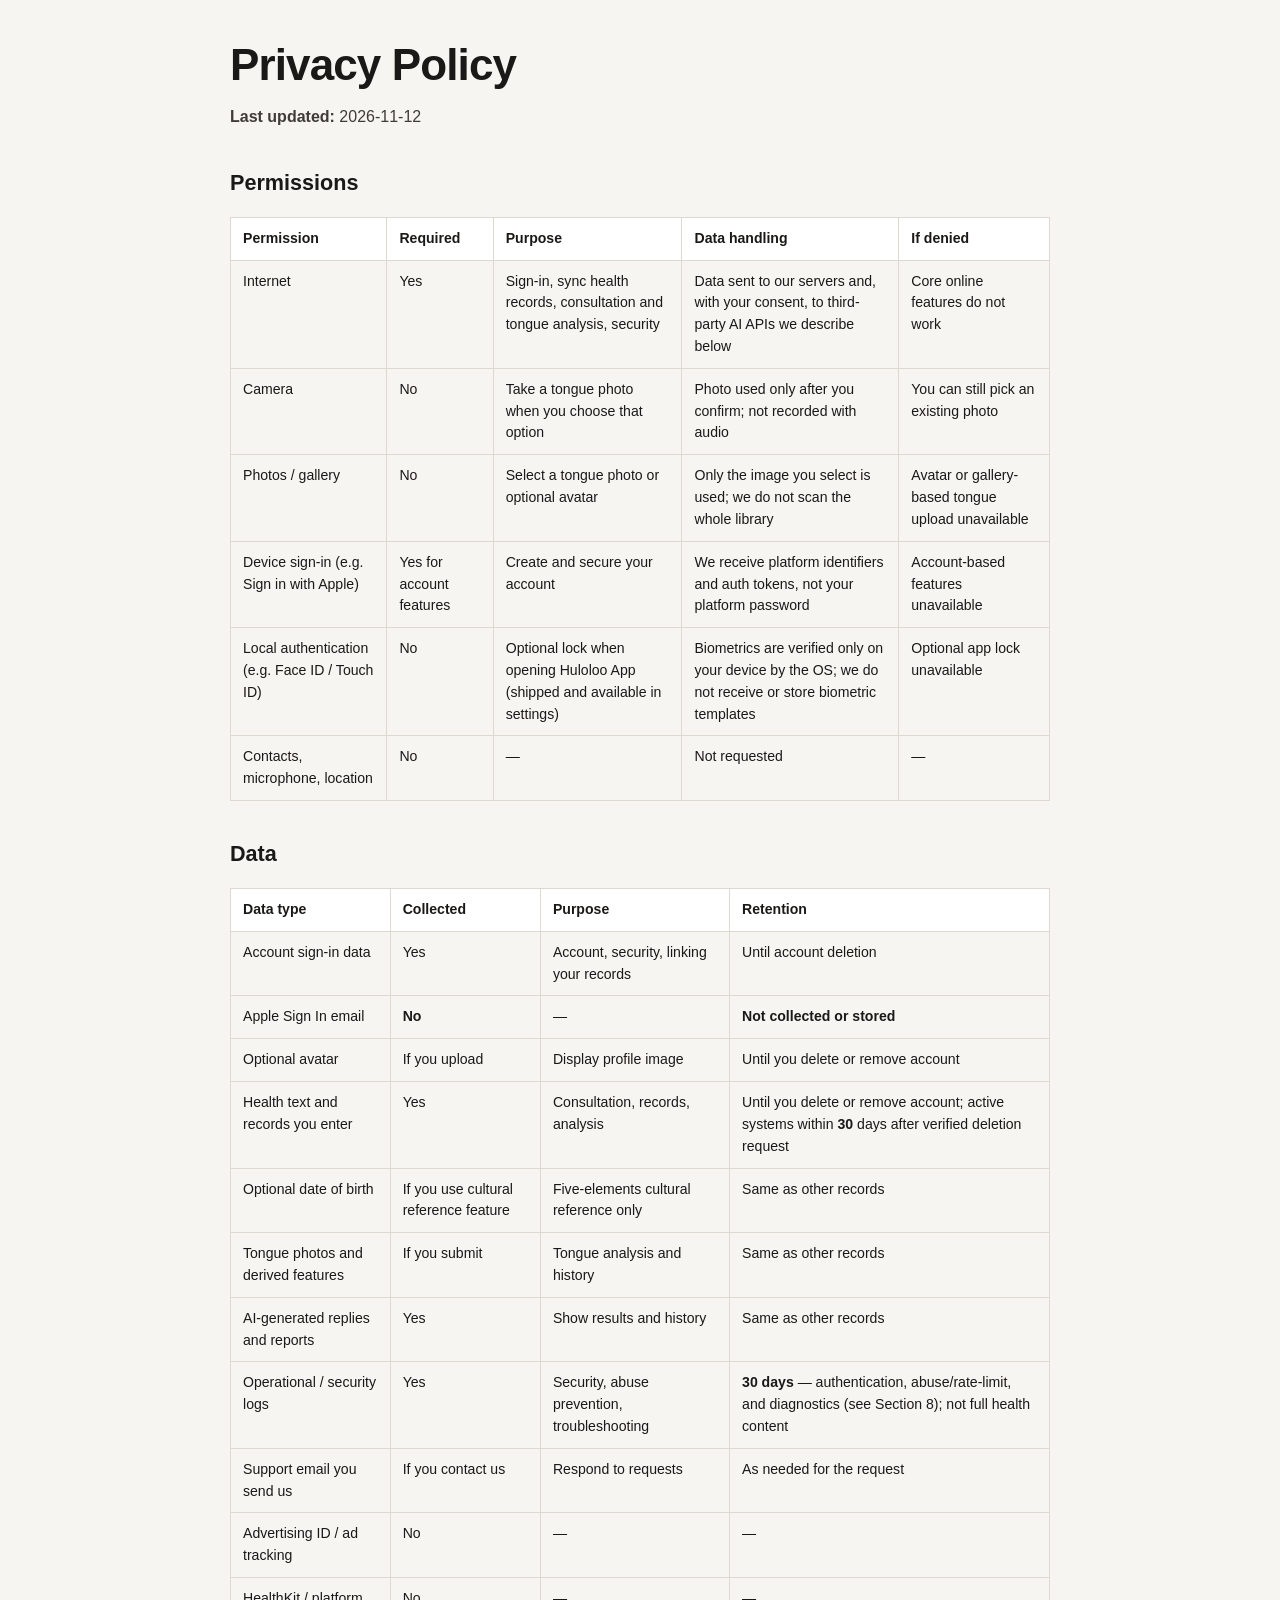
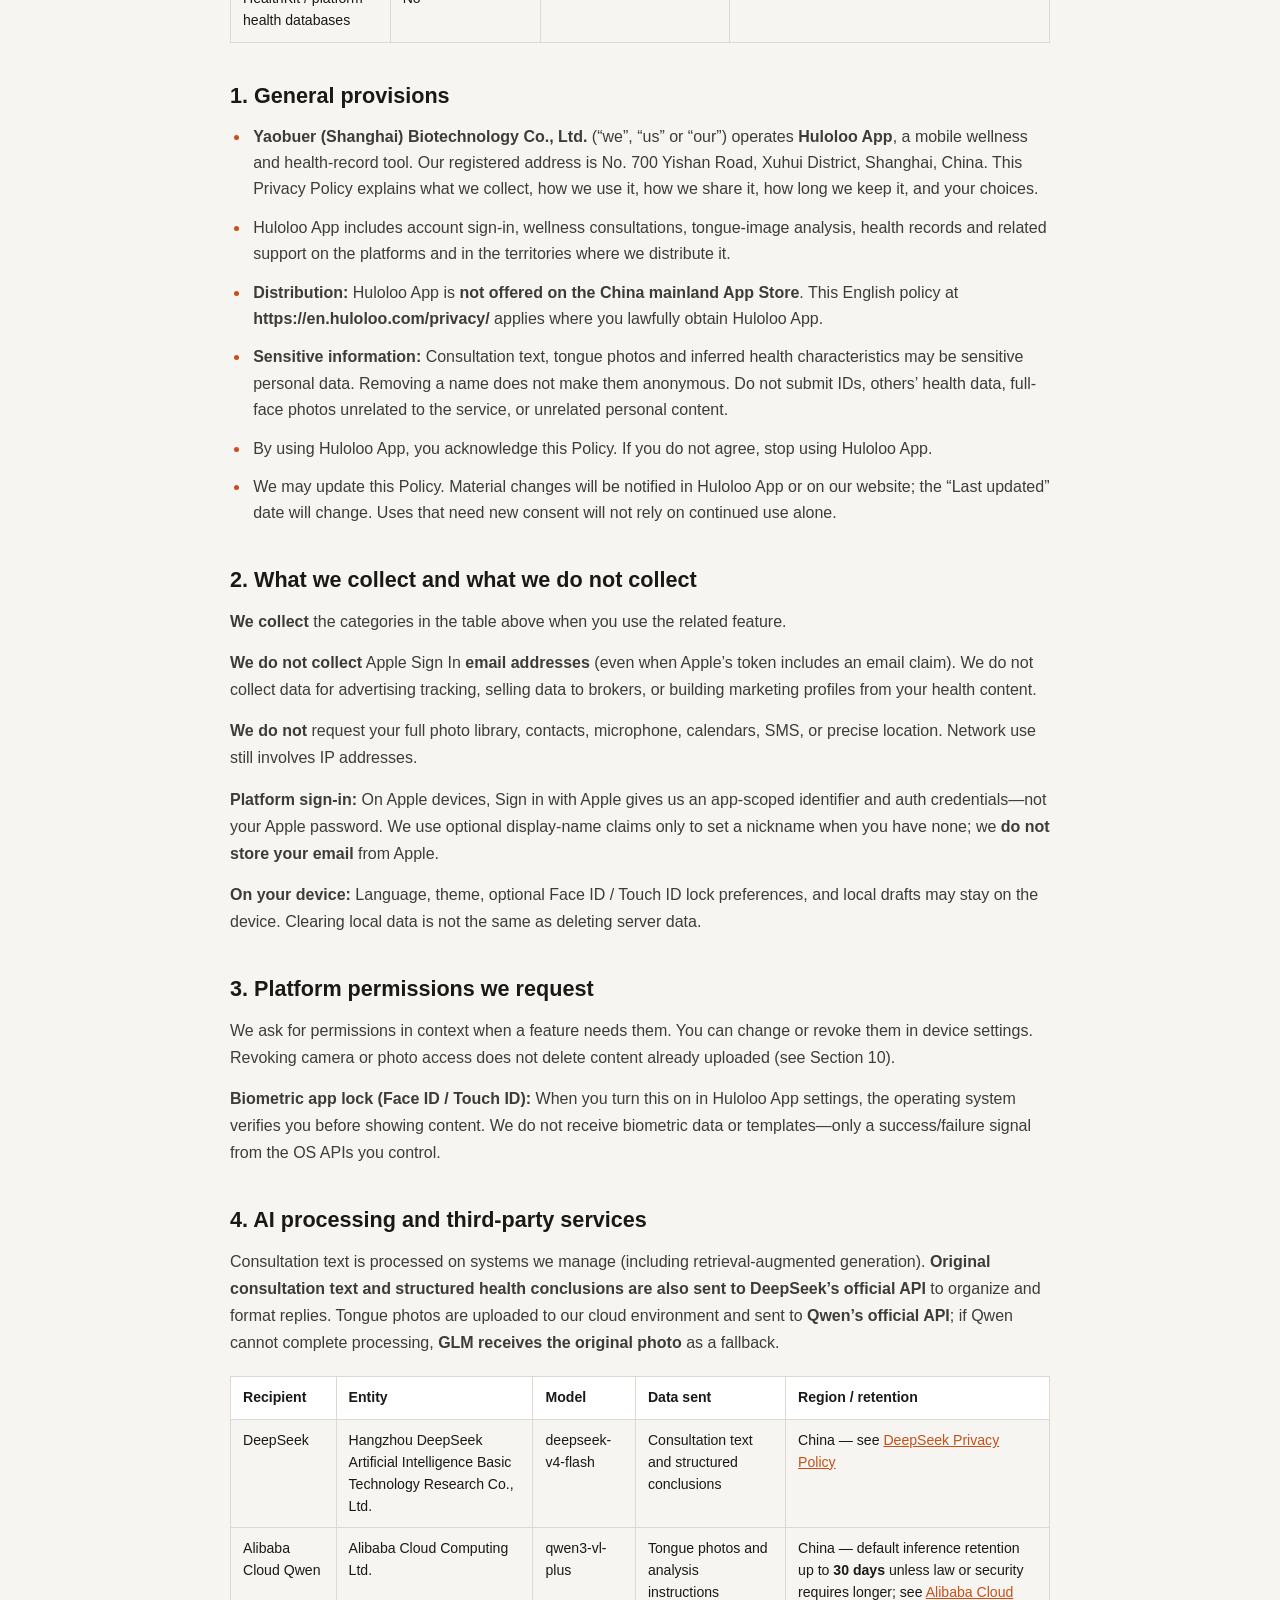
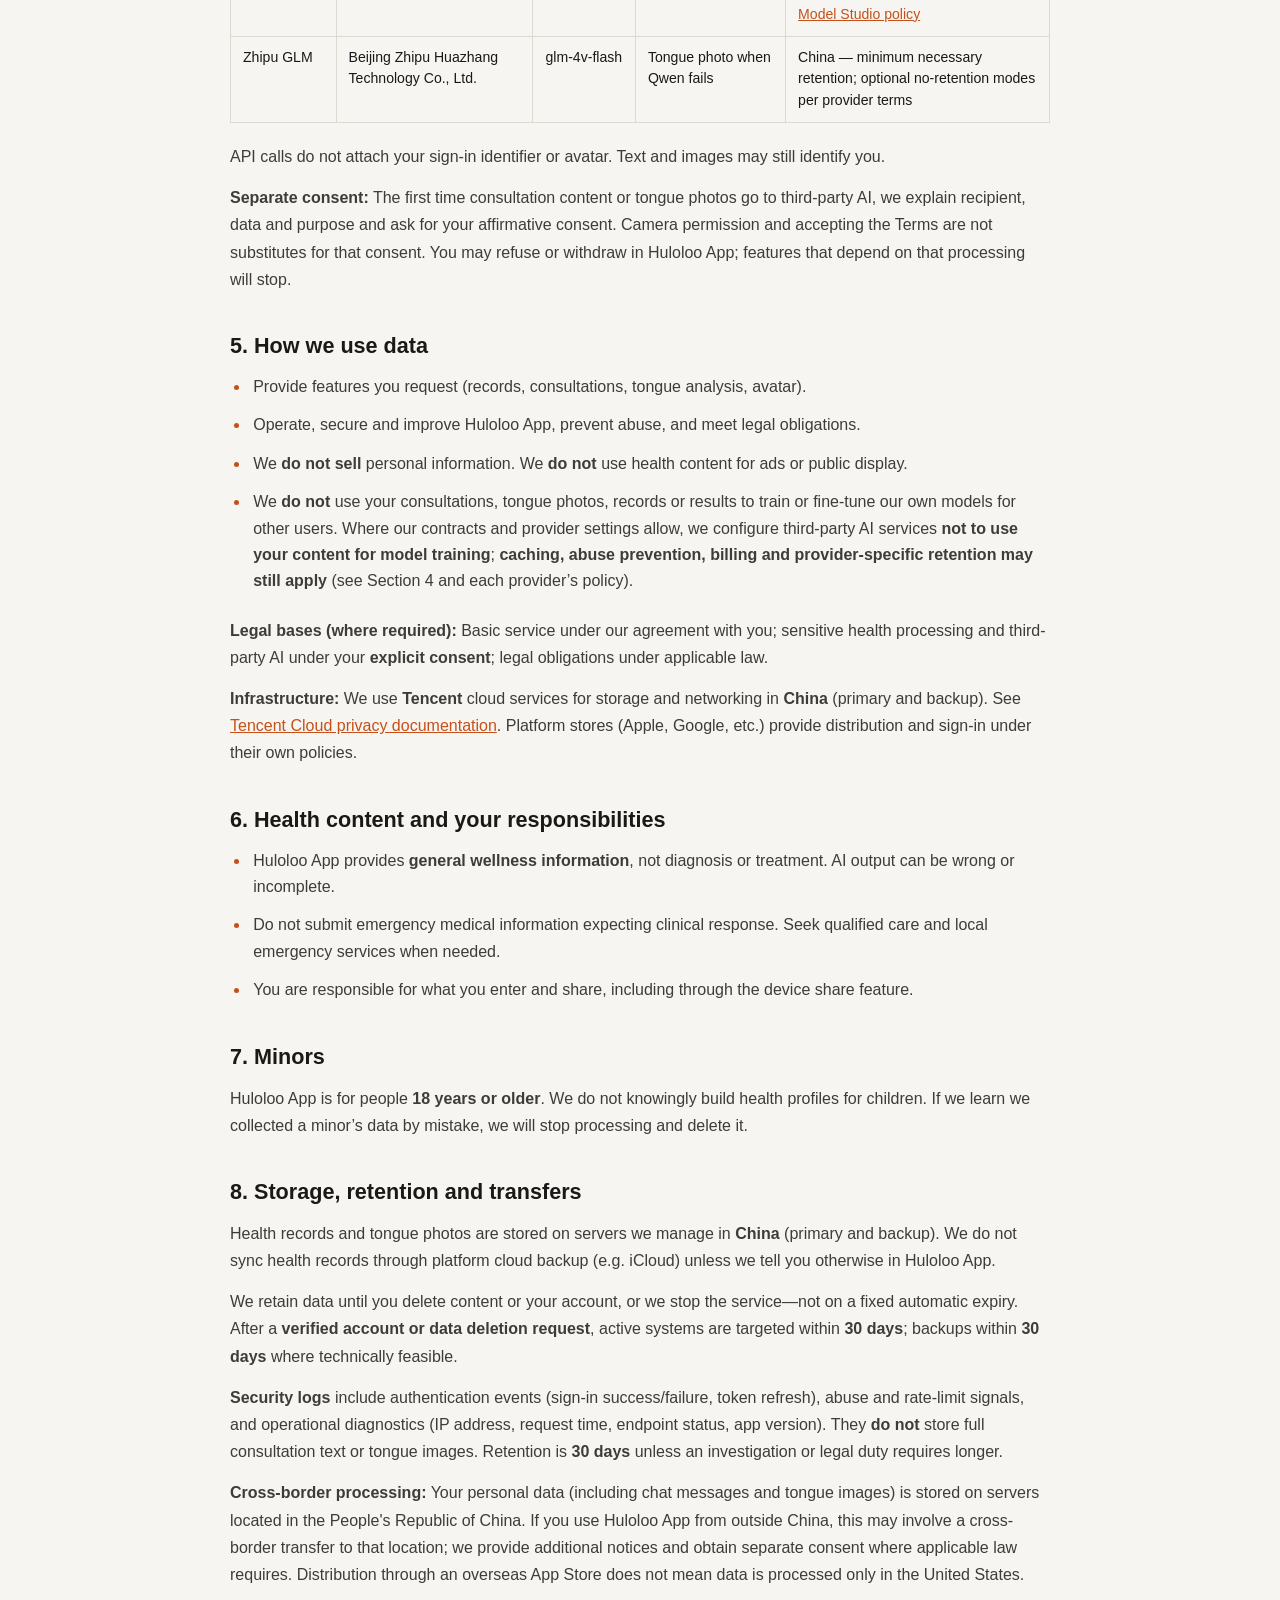
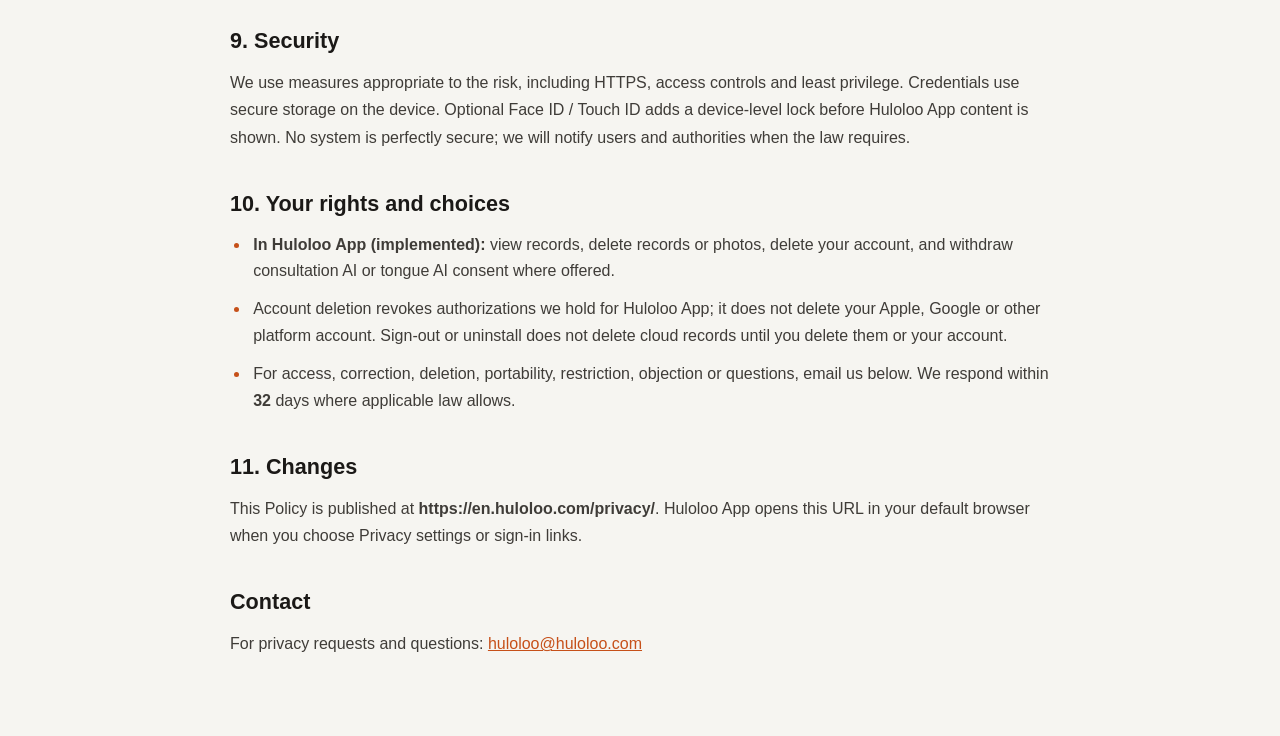
==== privacy/index.html @ 7ea1479e "Add legal documentation and update footer links" ====
<!doctype html>
<html lang="en">
<head>
  <meta charset="utf-8">
  <meta name="viewport" content="width=device-width, initial-scale=1">
  <meta name="description" content="Privacy Policy for the Huloloo App — data we process, third-party AI, retention and your choices.">
  <meta name="robots" content="index,follow">
  <link rel="canonical" href="https://en.huloloo.com/privacy/">
  <link rel="stylesheet" href="/assets/legal.css">
  <title>Privacy Policy | Huloloo App</title>
</head>
<body>
  <main class="legal-main">
    <div class="wrap legal-doc">
<h1>Privacy Policy</h1>
<p><strong>Last updated:</strong> 2026-11-12</p>
<h2>Permissions</h2>
<table>
<thead><tr>
<th>Permission</th>
<th>Required</th>
<th>Purpose</th>
<th>Data handling</th>
<th>If denied</th>
</tr></thead><tbody>
<tr>
<td>Internet</td>
<td>Yes</td>
<td>Sign-in, sync health records, consultation and tongue analysis, security</td>
<td>Data sent to our servers and, with your consent, to third-party AI APIs we describe below</td>
<td>Core online features do not work</td>
</tr>
<tr>
<td>Camera</td>
<td>No</td>
<td>Take a tongue photo when you choose that option</td>
<td>Photo used only after you confirm; not recorded with audio</td>
<td>You can still pick an existing photo</td>
</tr>
<tr>
<td>Photos / gallery</td>
<td>No</td>
<td>Select a tongue photo or optional avatar</td>
<td>Only the image you select is used; we do not scan the whole library</td>
<td>Avatar or gallery-based tongue upload unavailable</td>
</tr>
<tr>
<td>Device sign-in (e.g. Sign in with Apple)</td>
<td>Yes for account features</td>
<td>Create and secure your account</td>
<td>We receive platform identifiers and auth tokens, not your platform password</td>
<td>Account-based features unavailable</td>
</tr>
<tr>
<td>Local authentication (e.g. Face ID / Touch ID)</td>
<td>No</td>
<td>Optional lock when opening Huloloo App (shipped and available in settings)</td>
<td>Biometrics are verified only on your device by the OS; we do not receive or store biometric templates</td>
<td>Optional app lock unavailable</td>
</tr>
<tr>
<td>Contacts, microphone, location</td>
<td>No</td>
<td>—</td>
<td>Not requested</td>
<td>—</td>
</tr>
</tbody></table>
<h2>Data</h2>
<table>
<thead><tr>
<th>Data type</th>
<th>Collected</th>
<th>Purpose</th>
<th>Retention</th>
</tr></thead><tbody>
<tr>
<td>Account sign-in data</td>
<td>Yes</td>
<td>Account, security, linking your records</td>
<td>Until account deletion</td>
</tr>
<tr>
<td>Apple Sign In email</td>
<td><strong>No</strong></td>
<td>—</td>
<td><strong>Not collected or stored</strong></td>
</tr>
<tr>
<td>Optional avatar</td>
<td>If you upload</td>
<td>Display profile image</td>
<td>Until you delete or remove account</td>
</tr>
<tr>
<td>Health text and records you enter</td>
<td>Yes</td>
<td>Consultation, records, analysis</td>
<td>Until you delete or remove account; active systems within <strong>30</strong> days after verified deletion request</td>
</tr>
<tr>
<td>Optional date of birth</td>
<td>If you use cultural reference feature</td>
<td>Five-elements cultural reference only</td>
<td>Same as other records</td>
</tr>
<tr>
<td>Tongue photos and derived features</td>
<td>If you submit</td>
<td>Tongue analysis and history</td>
<td>Same as other records</td>
</tr>
<tr>
<td>AI-generated replies and reports</td>
<td>Yes</td>
<td>Show results and history</td>
<td>Same as other records</td>
</tr>
<tr>
<td>Operational / security logs</td>
<td>Yes</td>
<td>Security, abuse prevention, troubleshooting</td>
<td><strong>30 days</strong> — authentication, abuse/rate-limit, and diagnostics (see Section 8); not full health content</td>
</tr>
<tr>
<td>Support email you send us</td>
<td>If you contact us</td>
<td>Respond to requests</td>
<td>As needed for the request</td>
</tr>
<tr>
<td>Advertising ID / ad tracking</td>
<td>No</td>
<td>—</td>
<td>—</td>
</tr>
<tr>
<td>HealthKit / platform health databases</td>
<td>No</td>
<td>—</td>
<td>—</td>
</tr>
</tbody></table>
<h2>1. General provisions</h2>
<ul class="legal-list">
<li><strong>Yaobuer (Shanghai) Biotechnology Co., Ltd.</strong> (“we”, “us” or “our”) operates <strong>Huloloo App</strong>, a mobile wellness and health-record tool. Our registered address is No. 700 Yishan Road, Xuhui District, Shanghai, China. This Privacy Policy explains what we collect, how we use it, how we share it, how long we keep it, and your choices.</li>
<li>Huloloo App includes account sign-in, wellness consultations, tongue-image analysis, health records and related support on the platforms and in the territories where we distribute it.</li>
<li><strong>Distribution:</strong> Huloloo App is <strong>not offered on the China mainland App Store</strong>. This English policy at <strong>https://en.huloloo.com/privacy/</strong> applies where you lawfully obtain Huloloo App.</li>
<li><strong>Sensitive information:</strong> Consultation text, tongue photos and inferred health characteristics may be sensitive personal data. Removing a name does not make them anonymous. Do not submit IDs, others’ health data, full-face photos unrelated to the service, or unrelated personal content.</li>
<li>By using Huloloo App, you acknowledge this Policy. If you do not agree, stop using Huloloo App.</li>
<li>We may update this Policy. Material changes will be notified in Huloloo App or on our website; the “Last updated” date will change. Uses that need new consent will not rely on continued use alone.</li>
</ul>
<h2>2. What we collect and what we do not collect</h2>
<p><strong>We collect</strong> the categories in the table above when you use the related feature.</p>
<p><strong>We do not collect</strong> Apple Sign In <strong>email addresses</strong> (even when Apple’s token includes an email claim). We do not collect data for advertising tracking, selling data to brokers, or building marketing profiles from your health content.</p>
<p><strong>We do not</strong> request your full photo library, contacts, microphone, calendars, SMS, or precise location. Network use still involves IP addresses.</p>
<p><strong>Platform sign-in:</strong> On Apple devices, Sign in with Apple gives us an app-scoped identifier and auth credentials—not your Apple password. We use optional display-name claims only to set a nickname when you have none; we <strong>do not store your email</strong> from Apple.</p>
<p><strong>On your device:</strong> Language, theme, optional Face ID / Touch ID lock preferences, and local drafts may stay on the device. Clearing local data is not the same as deleting server data.</p>
<h2>3. Platform permissions we request</h2>
<p>We ask for permissions in context when a feature needs them. You can change or revoke them in device settings. Revoking camera or photo access does not delete content already uploaded (see Section 10).</p>
<p><strong>Biometric app lock (Face ID / Touch ID):</strong> When you turn this on in Huloloo App settings, the operating system verifies you before showing content. We do not receive biometric data or templates—only a success/failure signal from the OS APIs you control.</p>
<h2>4. AI processing and third-party services</h2>
<p>Consultation text is processed on systems we manage (including retrieval-augmented generation). <strong>Original consultation text and structured health conclusions are also sent to DeepSeek’s official API</strong> to organize and format replies. Tongue photos are uploaded to our cloud environment and sent to <strong>Qwen’s official API</strong>; if Qwen cannot complete processing, <strong>GLM receives the original photo</strong> as a fallback.</p>
<table>
<thead><tr>
<th>Recipient</th>
<th>Entity</th>
<th>Model</th>
<th>Data sent</th>
<th>Region / retention</th>
</tr></thead><tbody>
<tr>
<td>DeepSeek</td>
<td>Hangzhou DeepSeek Artificial Intelligence Basic Technology Research Co., Ltd.</td>
<td>deepseek-v4-flash</td>
<td>Consultation text and structured conclusions</td>
<td>China — see <a href="https://cdn.deepseek.com/policies/en-US/deepseek-privacy-policy.html">DeepSeek Privacy Policy</a></td>
</tr>
<tr>
<td>Alibaba Cloud Qwen</td>
<td>Alibaba Cloud Computing Ltd.</td>
<td>qwen3-vl-plus</td>
<td>Tongue photos and analysis instructions</td>
<td>China — default inference retention up to <strong>30 days</strong> unless law or security requires longer; see <a href="https://www.alibabacloud.com/help/en/model-studio/data-retention-policy">Alibaba Cloud Model Studio policy</a></td>
</tr>
<tr>
<td>Zhipu GLM</td>
<td>Beijing Zhipu Huazhang Technology Co., Ltd.</td>
<td>glm-4v-flash</td>
<td>Tongue photo when Qwen fails</td>
<td>China — minimum necessary retention; optional no-retention modes per provider terms</td>
</tr>
</tbody></table>
<p>API calls do not attach your sign-in identifier or avatar. Text and images may still identify you.</p>
<p><strong>Separate consent:</strong> The first time consultation content or tongue photos go to third-party AI, we explain recipient, data and purpose and ask for your affirmative consent. Camera permission and accepting the Terms are not substitutes for that consent. You may refuse or withdraw in Huloloo App; features that depend on that processing will stop.</p>
<h2>5. How we use data</h2>
<ul class="legal-list">
<li>Provide features you request (records, consultations, tongue analysis, avatar).</li>
<li>Operate, secure and improve Huloloo App, prevent abuse, and meet legal obligations.</li>
<li>We <strong>do not sell</strong> personal information. We <strong>do not</strong> use health content for ads or public display.</li>
<li>We <strong>do not</strong> use your consultations, tongue photos, records or results to train or fine-tune our own models for other users. Where our contracts and provider settings allow, we configure third-party AI services <strong>not to use your content for model training</strong>; <strong>caching, abuse prevention, billing and provider-specific retention may still apply</strong> (see Section 4 and each provider’s policy).</li>
</ul>
<p><strong>Legal bases (where required):</strong> Basic service under our agreement with you; sensitive health processing and third-party AI under your <strong>explicit consent</strong>; legal obligations under applicable law.</p>
<p><strong>Infrastructure:</strong> We use <strong>Tencent</strong> cloud services for storage and networking in <strong>China</strong> (primary and backup). See <a href="https://cloud.tencent.cn/document/product/301/11470">Tencent Cloud privacy documentation</a>. Platform stores (Apple, Google, etc.) provide distribution and sign-in under their own policies.</p>
<h2>6. Health content and your responsibilities</h2>
<ul class="legal-list">
<li>Huloloo App provides <strong>general wellness information</strong>, not diagnosis or treatment. AI output can be wrong or incomplete.</li>
<li>Do not submit emergency medical information expecting clinical response. Seek qualified care and local emergency services when needed.</li>
<li>You are responsible for what you enter and share, including through the device share feature.</li>
</ul>
<h2>7. Minors</h2>
<p>Huloloo App is for people <strong>18 years or older</strong>. We do not knowingly build health profiles for children. If we learn we collected a minor’s data by mistake, we will stop processing and delete it.</p>
<h2>8. Storage, retention and transfers</h2>
<p>Health records and tongue photos are stored on servers we manage in <strong>China</strong> (primary and backup). We do not sync health records through platform cloud backup (e.g. iCloud) unless we tell you otherwise in Huloloo App.</p>
<p>We retain data until you delete content or your account, or we stop the service—not on a fixed automatic expiry. After a <strong>verified account or data deletion request</strong>, active systems are targeted within <strong>30 days</strong>; backups within <strong>30 days</strong> where technically feasible.</p>
<p><strong>Security logs</strong> include authentication events (sign-in success/failure, token refresh), abuse and rate-limit signals, and operational diagnostics (IP address, request time, endpoint status, app version). They <strong>do not</strong> store full consultation text or tongue images. Retention is <strong>30 days</strong> unless an investigation or legal duty requires longer.</p>
<p><strong>Cross-border processing:</strong> Your personal data (including chat messages and tongue images) is stored on servers located in the People's Republic of China. If you use Huloloo App from outside China, this may involve a cross-border transfer to that location; we provide additional notices and obtain separate consent where applicable law requires. Distribution through an overseas App Store does not mean data is processed only in the United States.</p>
<h2>9. Security</h2>
<p>We use measures appropriate to the risk, including HTTPS, access controls and least privilege. Credentials use secure storage on the device. Optional Face ID / Touch ID adds a device-level lock before Huloloo App content is shown. No system is perfectly secure; we will notify users and authorities when the law requires.</p>
<h2>10. Your rights and choices</h2>
<ul class="legal-list">
<li><strong>In Huloloo App (implemented):</strong> view records, delete records or photos, delete your account, and withdraw consultation AI or tongue AI consent where offered.</li>
<li>Account deletion revokes authorizations we hold for Huloloo App; it does not delete your Apple, Google or other platform account. Sign-out or uninstall does not delete cloud records until you delete them or your account.</li>
<li>For access, correction, deletion, portability, restriction, objection or questions, email us below. We respond within <strong>32</strong> days where applicable law allows.</li>
</ul>
<h2>11. Changes</h2>
<p>This Policy is published at <strong>https://en.huloloo.com/privacy/</strong>. Huloloo App opens this URL in your default browser when you choose Privacy settings or sign-in links.</p>
<h2>Contact</h2>
<p>For privacy requests and questions: <a href="mailto:huloloo@huloloo.com">huloloo@huloloo.com</a></p>
    </div>
  </main>
</body>
</html>
---- assets/legal.css ----
:root {
  --orange: #f2692d;
  --orange-dark: #c65019;
  --paper: #f6f5f1;
  --ink: #1b1917;
  --muted: #6f6c66;
  --line: #ddd9d1;
  --white: #fff;
  --sans: "Helvetica Neue", "Avenir Next", Arial, sans-serif;
}
* {
  box-sizing: border-box;
}
html {
  scroll-behavior: smooth;
}
body {
  margin: 0;
  background: var(--paper);
  color: var(--ink);
  font-family: var(--sans);
  font-size: 16px;
  line-height: 1.7;
  -webkit-font-smoothing: antialiased;
}
a {
  color: var(--orange-dark);
}
a:hover {
  color: var(--orange);
}
.wrap {
  width: min(820px, calc(100% - 48px));
  margin: 0 auto;
}
.draft-banner {
  margin: 0;
  padding: 12px 20px;
  background: #fff8f2;
  border-bottom: 1px solid #f0dccf;
  color: #6b4a38;
  font-size: 0.82rem;
  text-align: center;
}
.legal-main {
  padding: 40px 0 64px;
}
.legal-contact {
  margin: 48px 0 0;
  padding-top: 24px;
  border-top: 1px solid var(--line);
  color: var(--muted);
  font-size: 0.9rem;
  text-align: center;
}
.legal-contact a {
  color: var(--ink);
  text-decoration: none;
  font-weight: 600;
}
.legal-contact a:hover {
  color: var(--orange-dark);
}
.legal-main h1 {
  margin: 0 0 12px;
  font-size: clamp(2rem, 4vw, 2.75rem);
  font-weight: 600;
  line-height: 1.15;
  letter-spacing: -0.02em;
}
.legal-meta {
  margin: 0 0 32px;
  color: var(--muted);
  font-size: 0.88rem;
}
.legal-main h2 {
  margin: 40px 0 14px;
  font-size: 1.35rem;
  font-weight: 600;
  line-height: 1.25;
}
.legal-main h2 + .legal-list,
.legal-main h2 + .legal-clause,
.legal-main h2 + p {
  margin-top: 4px;
}
.legal-main p,
.legal-main li {
  color: #3f3c38;
}
.legal-main p {
  margin: 0 0 14px;
}
.legal-list {
  margin: 8px 0 22px;
  padding: 0 0 0 1.25em;
  list-style: disc;
}
.legal-list li {
  margin: 0 0 12px;
  padding-left: 0.2em;
  line-height: 1.65;
}
.legal-list li::marker {
  color: var(--orange-dark);
}
.legal-clause {
  display: flex;
  gap: 12px;
  align-items: flex-start;
  margin: 0 0 14px;
  line-height: 1.65;
}
.clause-num {
  flex: 0 0 auto;
  min-width: 2.75em;
  font-weight: 600;
  font-size: 0.92rem;
  color: var(--muted);
  line-height: 1.65;
}
.clause-body {
  flex: 1;
  min-width: 0;
}
.legal-main table {
  width: 100%;
  border-collapse: collapse;
  margin: 20px 0;
  font-size: 0.88rem;
  line-height: 1.55;
}
.legal-main th,
.legal-main td {
  border: 1px solid var(--line);
  padding: 10px 12px;
  vertical-align: top;
  text-align: left;
}
.legal-main th {
  background: var(--white);
  font-weight: 700;
}
.legal-main blockquote {
  margin: 0 0 24px;
  padding: 14px 18px;
  border-left: 3px solid var(--orange);
  background: var(--white);
  color: var(--muted);
  font-size: 0.9rem;
}
.tbc {
  color: #8a5c44;
  font-style: italic;
}
@media (max-width: 620px) {
  .wrap {
    width: calc(100% - 32px);
  }
  .legal-main table {
    font-size: 0.8rem;
  }
  .legal-clause {
    flex-direction: column;
    gap: 4px;
  }
  .clause-num {
    min-width: 0;
  }
}
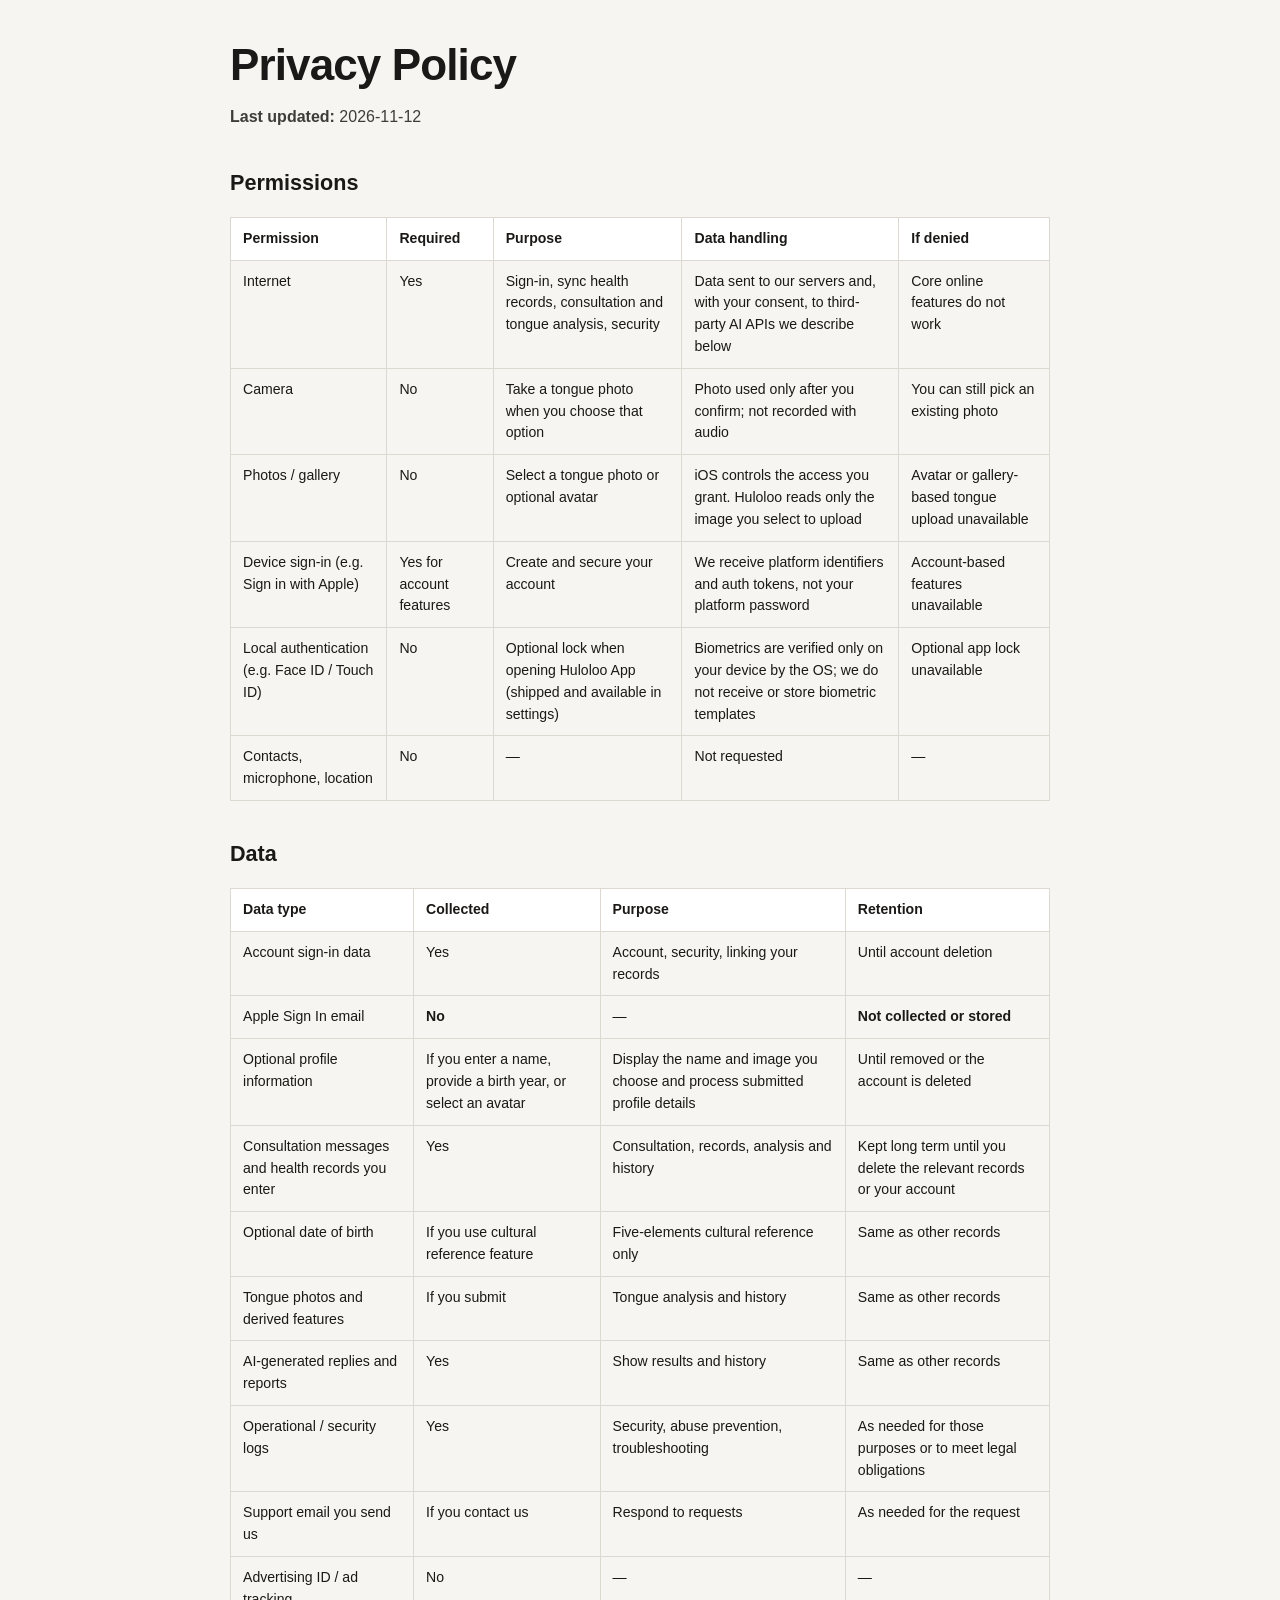
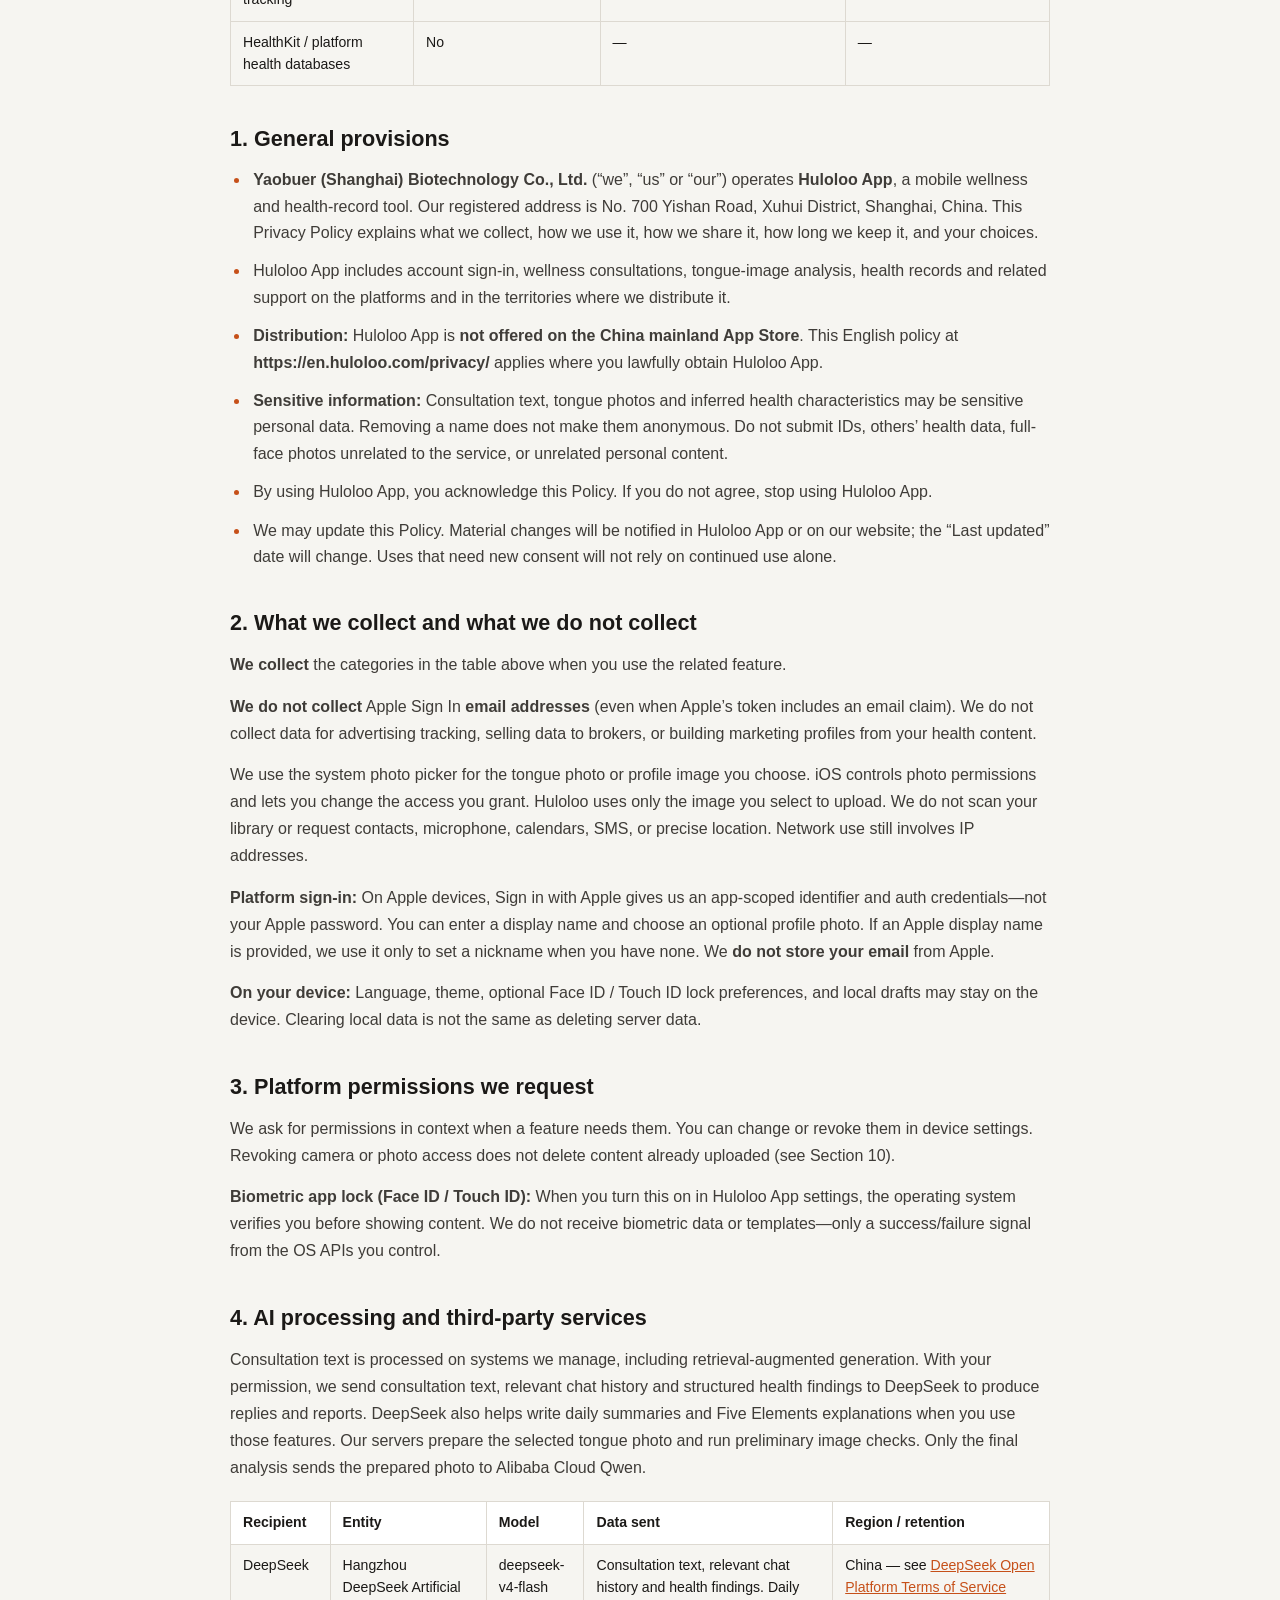
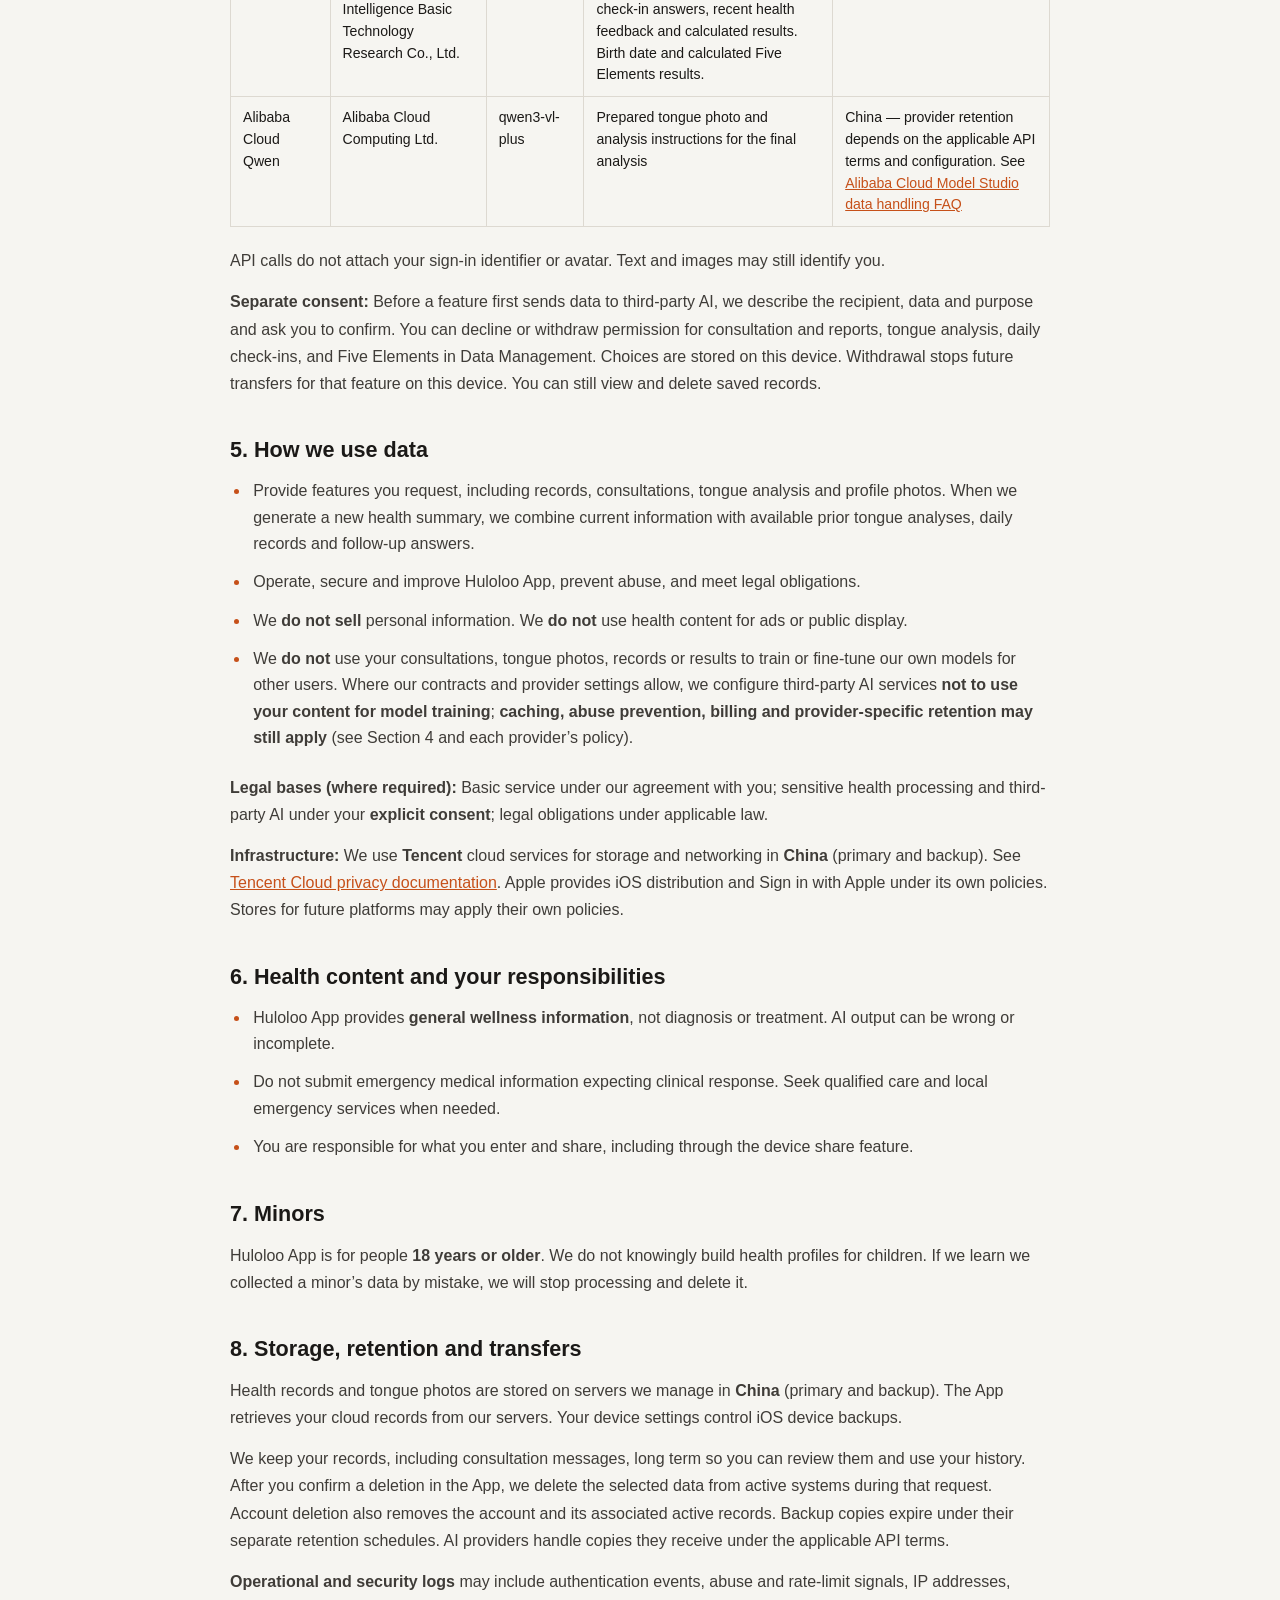
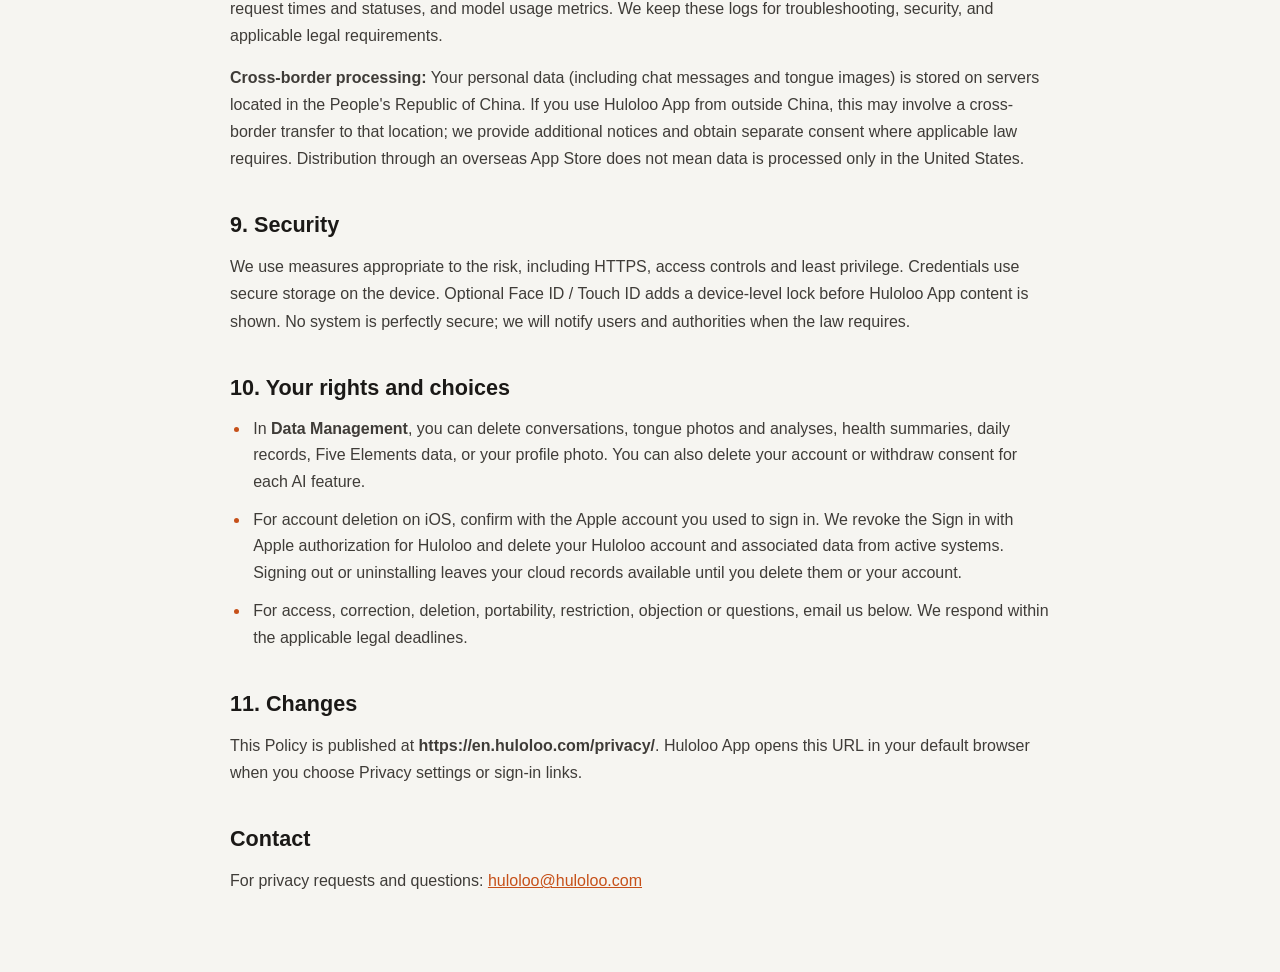
==== commit 73c11a3a: "Update privacy policy and terms of service to clarify data handling, third-party AI processing, and " ====
--- a/privacy/index.html
+++ b/privacy/index.html
@@ -41,7 +41,7 @@
 <td>Photos / gallery</td>
 <td>No</td>
 <td>Select a tongue photo or optional avatar</td>
-<td>Only the image you select is used; we do not scan the whole library</td>
+<td>iOS controls the access you grant. Huloloo reads only the image you select to upload</td>
 <td>Avatar or gallery-based tongue upload unavailable</td>
 </tr>
 <tr>
@@ -87,16 +87,16 @@
 <td><strong>Not collected or stored</strong></td>
 </tr>
 <tr>
-<td>Optional avatar</td>
-<td>If you upload</td>
-<td>Display profile image</td>
-<td>Until you delete or remove account</td>
-</tr>
-<tr>
-<td>Health text and records you enter</td>
-<td>Yes</td>
-<td>Consultation, records, analysis</td>
-<td>Until you delete or remove account; active systems within <strong>30</strong> days after verified deletion request</td>
+<td>Optional profile information</td>
+<td>If you enter a name, provide a birth year, or select an avatar</td>
+<td>Display the name and image you choose and process submitted profile details</td>
+<td>Until removed or the account is deleted</td>
+</tr>
+<tr>
+<td>Consultation messages and health records you enter</td>
+<td>Yes</td>
+<td>Consultation, records, analysis and history</td>
+<td>Kept long term until you delete the relevant records or your account</td>
 </tr>
 <tr>
 <td>Optional date of birth</td>
@@ -120,7 +120,7 @@
 <td>Operational / security logs</td>
 <td>Yes</td>
 <td>Security, abuse prevention, troubleshooting</td>
-<td><strong>30 days</strong> — authentication, abuse/rate-limit, and diagnostics (see Section 8); not full health content</td>
+<td>As needed for those purposes or to meet legal obligations</td>
 </tr>
 <tr>
 <td>Support email you send us</td>
@@ -153,14 +153,14 @@
 <h2>2. What we collect and what we do not collect</h2>
 <p><strong>We collect</strong> the categories in the table above when you use the related feature.</p>
 <p><strong>We do not collect</strong> Apple Sign In <strong>email addresses</strong> (even when Apple’s token includes an email claim). We do not collect data for advertising tracking, selling data to brokers, or building marketing profiles from your health content.</p>
-<p><strong>We do not</strong> request your full photo library, contacts, microphone, calendars, SMS, or precise location. Network use still involves IP addresses.</p>
-<p><strong>Platform sign-in:</strong> On Apple devices, Sign in with Apple gives us an app-scoped identifier and auth credentials—not your Apple password. We use optional display-name claims only to set a nickname when you have none; we <strong>do not store your email</strong> from Apple.</p>
+<p>We use the system photo picker for the tongue photo or profile image you choose. iOS controls photo permissions and lets you change the access you grant. Huloloo uses only the image you select to upload. We do not scan your library or request contacts, microphone, calendars, SMS, or precise location. Network use still involves IP addresses.</p>
+<p><strong>Platform sign-in:</strong> On Apple devices, Sign in with Apple gives us an app-scoped identifier and auth credentials—not your Apple password. You can enter a display name and choose an optional profile photo. If an Apple display name is provided, we use it only to set a nickname when you have none. We <strong>do not store your email</strong> from Apple.</p>
 <p><strong>On your device:</strong> Language, theme, optional Face ID / Touch ID lock preferences, and local drafts may stay on the device. Clearing local data is not the same as deleting server data.</p>
 <h2>3. Platform permissions we request</h2>
 <p>We ask for permissions in context when a feature needs them. You can change or revoke them in device settings. Revoking camera or photo access does not delete content already uploaded (see Section 10).</p>
 <p><strong>Biometric app lock (Face ID / Touch ID):</strong> When you turn this on in Huloloo App settings, the operating system verifies you before showing content. We do not receive biometric data or templates—only a success/failure signal from the OS APIs you control.</p>
 <h2>4. AI processing and third-party services</h2>
-<p>Consultation text is processed on systems we manage (including retrieval-augmented generation). <strong>Original consultation text and structured health conclusions are also sent to DeepSeek’s official API</strong> to organize and format replies. Tongue photos are uploaded to our cloud environment and sent to <strong>Qwen’s official API</strong>; if Qwen cannot complete processing, <strong>GLM receives the original photo</strong> as a fallback.</p>
+<p>Consultation text is processed on systems we manage, including retrieval-augmented generation. With your permission, we send consultation text, relevant chat history and structured health findings to DeepSeek to produce replies and reports. DeepSeek also helps write daily summaries and Five Elements explanations when you use those features. Our servers prepare the selected tongue photo and run preliminary image checks. Only the final analysis sends the prepared photo to Alibaba Cloud Qwen.</p>
 <table>
 <thead><tr>
 <th>Recipient</th>
@@ -173,35 +173,28 @@
 <td>DeepSeek</td>
 <td>Hangzhou DeepSeek Artificial Intelligence Basic Technology Research Co., Ltd.</td>
 <td>deepseek-v4-flash</td>
-<td>Consultation text and structured conclusions</td>
-<td>China — see <a href="https://cdn.deepseek.com/policies/en-US/deepseek-privacy-policy.html">DeepSeek Privacy Policy</a></td>
+<td>Consultation text, relevant chat history and health findings. Daily check-in answers, recent health feedback and calculated results. Birth date and calculated Five Elements results.</td>
+<td>China — see <a href="https://cdn.deepseek.com/policies/en-US/deepseek-open-platform-terms-of-service.html">DeepSeek Open Platform Terms of Service</a></td>
 </tr>
 <tr>
 <td>Alibaba Cloud Qwen</td>
 <td>Alibaba Cloud Computing Ltd.</td>
 <td>qwen3-vl-plus</td>
-<td>Tongue photos and analysis instructions</td>
-<td>China — default inference retention up to <strong>30 days</strong> unless law or security requires longer; see <a href="https://www.alibabacloud.com/help/en/model-studio/data-retention-policy">Alibaba Cloud Model Studio policy</a></td>
-</tr>
-<tr>
-<td>Zhipu GLM</td>
-<td>Beijing Zhipu Huazhang Technology Co., Ltd.</td>
-<td>glm-4v-flash</td>
-<td>Tongue photo when Qwen fails</td>
-<td>China — minimum necessary retention; optional no-retention modes per provider terms</td>
+<td>Prepared tongue photo and analysis instructions for the final analysis</td>
+<td>China — provider retention depends on the applicable API terms and configuration. See <a href="https://help.aliyun.com/zh/model-studio/faq-about-alibaba-cloud-model-studio">Alibaba Cloud Model Studio data handling FAQ</a></td>
 </tr>
 </tbody></table>
 <p>API calls do not attach your sign-in identifier or avatar. Text and images may still identify you.</p>
-<p><strong>Separate consent:</strong> The first time consultation content or tongue photos go to third-party AI, we explain recipient, data and purpose and ask for your affirmative consent. Camera permission and accepting the Terms are not substitutes for that consent. You may refuse or withdraw in Huloloo App; features that depend on that processing will stop.</p>
+<p><strong>Separate consent:</strong> Before a feature first sends data to third-party AI, we describe the recipient, data and purpose and ask you to confirm. You can decline or withdraw permission for consultation and reports, tongue analysis, daily check-ins, and Five Elements in Data Management. Choices are stored on this device. Withdrawal stops future transfers for that feature on this device. You can still view and delete saved records.</p>
 <h2>5. How we use data</h2>
 <ul class="legal-list">
-<li>Provide features you request (records, consultations, tongue analysis, avatar).</li>
+<li>Provide features you request, including records, consultations, tongue analysis and profile photos. When we generate a new health summary, we combine current information with available prior tongue analyses, daily records and follow-up answers.</li>
 <li>Operate, secure and improve Huloloo App, prevent abuse, and meet legal obligations.</li>
 <li>We <strong>do not sell</strong> personal information. We <strong>do not</strong> use health content for ads or public display.</li>
 <li>We <strong>do not</strong> use your consultations, tongue photos, records or results to train or fine-tune our own models for other users. Where our contracts and provider settings allow, we configure third-party AI services <strong>not to use your content for model training</strong>; <strong>caching, abuse prevention, billing and provider-specific retention may still apply</strong> (see Section 4 and each provider’s policy).</li>
 </ul>
 <p><strong>Legal bases (where required):</strong> Basic service under our agreement with you; sensitive health processing and third-party AI under your <strong>explicit consent</strong>; legal obligations under applicable law.</p>
-<p><strong>Infrastructure:</strong> We use <strong>Tencent</strong> cloud services for storage and networking in <strong>China</strong> (primary and backup). See <a href="https://cloud.tencent.cn/document/product/301/11470">Tencent Cloud privacy documentation</a>. Platform stores (Apple, Google, etc.) provide distribution and sign-in under their own policies.</p>
+<p><strong>Infrastructure:</strong> We use <strong>Tencent</strong> cloud services for storage and networking in <strong>China</strong> (primary and backup). See <a href="https://cloud.tencent.cn/document/product/301/11470">Tencent Cloud privacy documentation</a>. Apple provides iOS distribution and Sign in with Apple under its own policies. Stores for future platforms may apply their own policies.</p>
 <h2>6. Health content and your responsibilities</h2>
 <ul class="legal-list">
 <li>Huloloo App provides <strong>general wellness information</strong>, not diagnosis or treatment. AI output can be wrong or incomplete.</li>
@@ -211,17 +204,17 @@
 <h2>7. Minors</h2>
 <p>Huloloo App is for people <strong>18 years or older</strong>. We do not knowingly build health profiles for children. If we learn we collected a minor’s data by mistake, we will stop processing and delete it.</p>
 <h2>8. Storage, retention and transfers</h2>
-<p>Health records and tongue photos are stored on servers we manage in <strong>China</strong> (primary and backup). We do not sync health records through platform cloud backup (e.g. iCloud) unless we tell you otherwise in Huloloo App.</p>
-<p>We retain data until you delete content or your account, or we stop the service—not on a fixed automatic expiry. After a <strong>verified account or data deletion request</strong>, active systems are targeted within <strong>30 days</strong>; backups within <strong>30 days</strong> where technically feasible.</p>
-<p><strong>Security logs</strong> include authentication events (sign-in success/failure, token refresh), abuse and rate-limit signals, and operational diagnostics (IP address, request time, endpoint status, app version). They <strong>do not</strong> store full consultation text or tongue images. Retention is <strong>30 days</strong> unless an investigation or legal duty requires longer.</p>
+<p>Health records and tongue photos are stored on servers we manage in <strong>China</strong> (primary and backup). The App retrieves your cloud records from our servers. Your device settings control iOS device backups.</p>
+<p>We keep your records, including consultation messages, long term so you can review them and use your history. After you confirm a deletion in the App, we delete the selected data from active systems during that request. Account deletion also removes the account and its associated active records. Backup copies expire under their separate retention schedules. AI providers handle copies they receive under the applicable API terms.</p>
+<p><strong>Operational and security logs</strong> may include authentication events, abuse and rate-limit signals, IP addresses, request times and statuses, and model usage metrics. We keep these logs for troubleshooting, security, and applicable legal requirements.</p>
 <p><strong>Cross-border processing:</strong> Your personal data (including chat messages and tongue images) is stored on servers located in the People's Republic of China. If you use Huloloo App from outside China, this may involve a cross-border transfer to that location; we provide additional notices and obtain separate consent where applicable law requires. Distribution through an overseas App Store does not mean data is processed only in the United States.</p>
 <h2>9. Security</h2>
 <p>We use measures appropriate to the risk, including HTTPS, access controls and least privilege. Credentials use secure storage on the device. Optional Face ID / Touch ID adds a device-level lock before Huloloo App content is shown. No system is perfectly secure; we will notify users and authorities when the law requires.</p>
 <h2>10. Your rights and choices</h2>
 <ul class="legal-list">
-<li><strong>In Huloloo App (implemented):</strong> view records, delete records or photos, delete your account, and withdraw consultation AI or tongue AI consent where offered.</li>
-<li>Account deletion revokes authorizations we hold for Huloloo App; it does not delete your Apple, Google or other platform account. Sign-out or uninstall does not delete cloud records until you delete them or your account.</li>
-<li>For access, correction, deletion, portability, restriction, objection or questions, email us below. We respond within <strong>32</strong> days where applicable law allows.</li>
+<li>In <strong>Data Management</strong>, you can delete conversations, tongue photos and analyses, health summaries, daily records, Five Elements data, or your profile photo. You can also delete your account or withdraw consent for each AI feature.</li>
+<li>For account deletion on iOS, confirm with the Apple account you used to sign in. We revoke the Sign in with Apple authorization for Huloloo and delete your Huloloo account and associated data from active systems. Signing out or uninstalling leaves your cloud records available until you delete them or your account.</li>
+<li>For access, correction, deletion, portability, restriction, objection or questions, email us below. We respond within the applicable legal deadlines.</li>
 </ul>
 <h2>11. Changes</h2>
 <p>This Policy is published at <strong>https://en.huloloo.com/privacy/</strong>. Huloloo App opens this URL in your default browser when you choose Privacy settings or sign-in links.</p>
